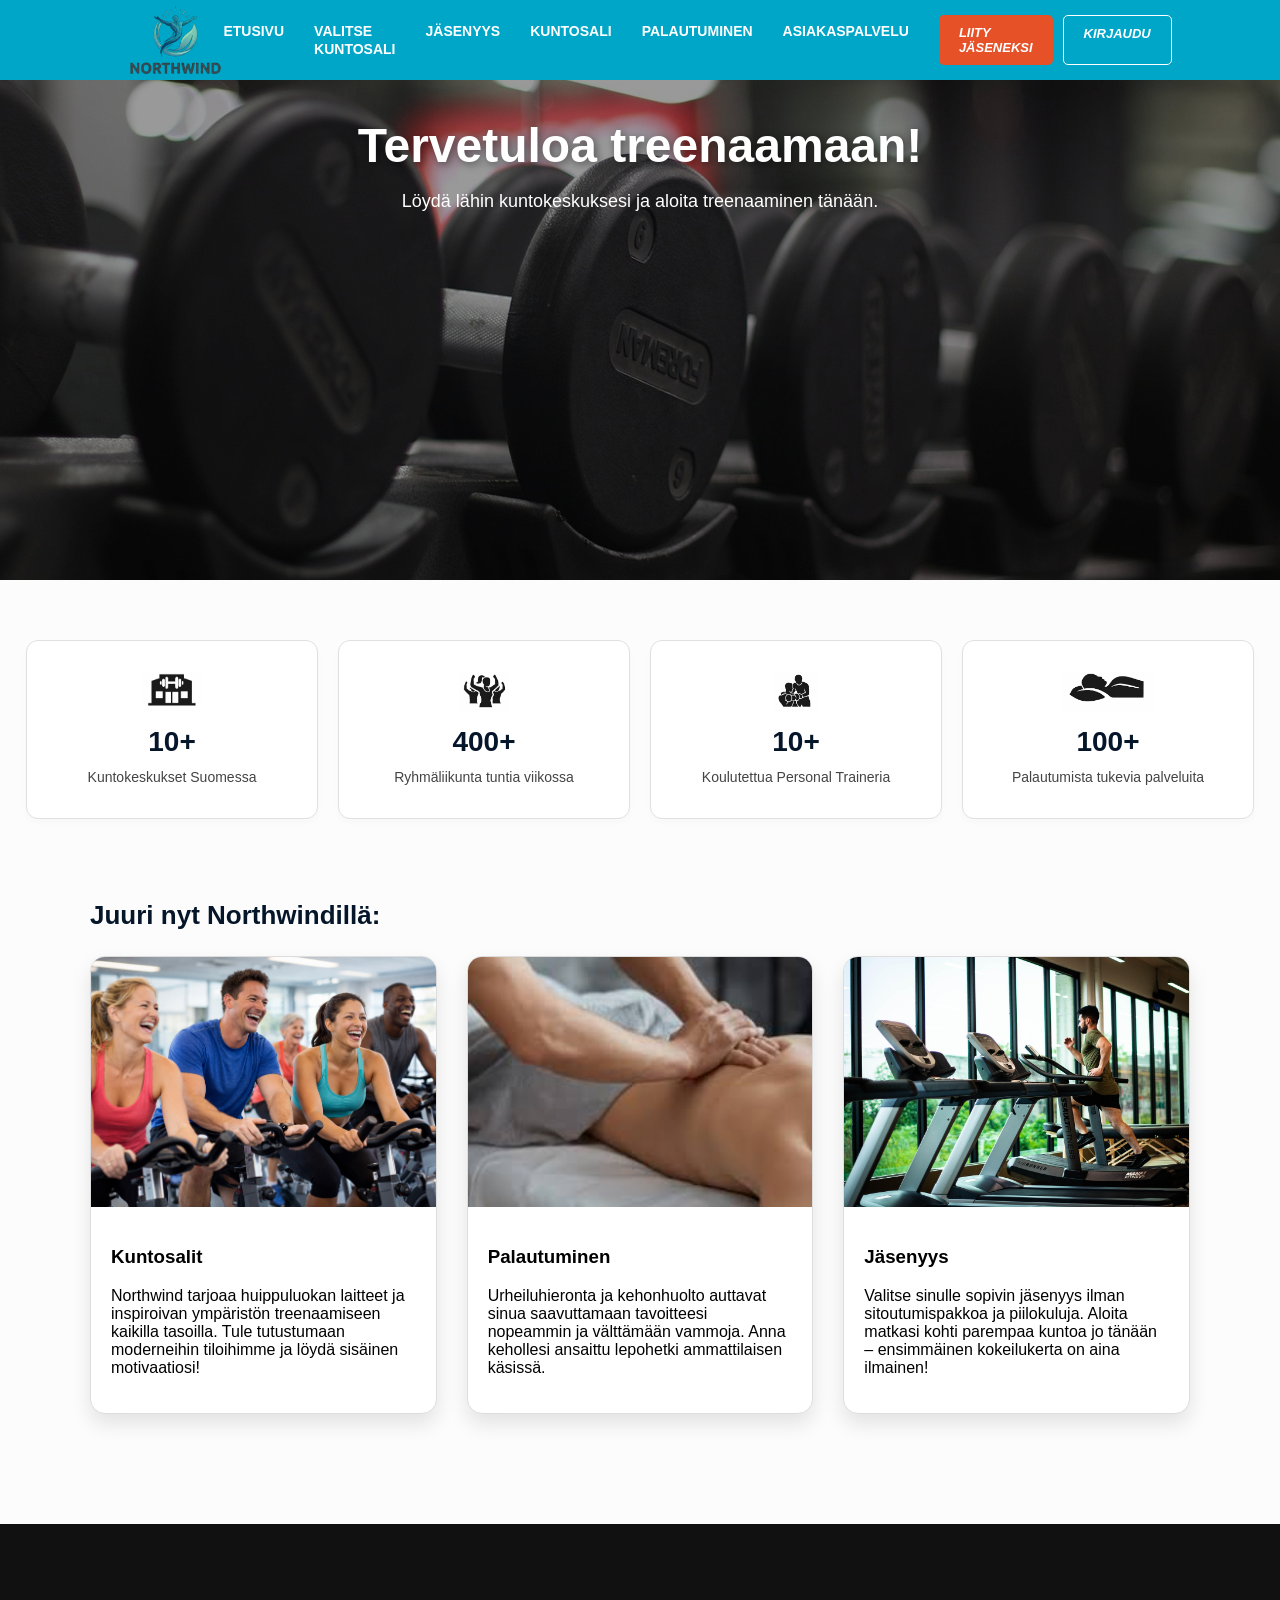
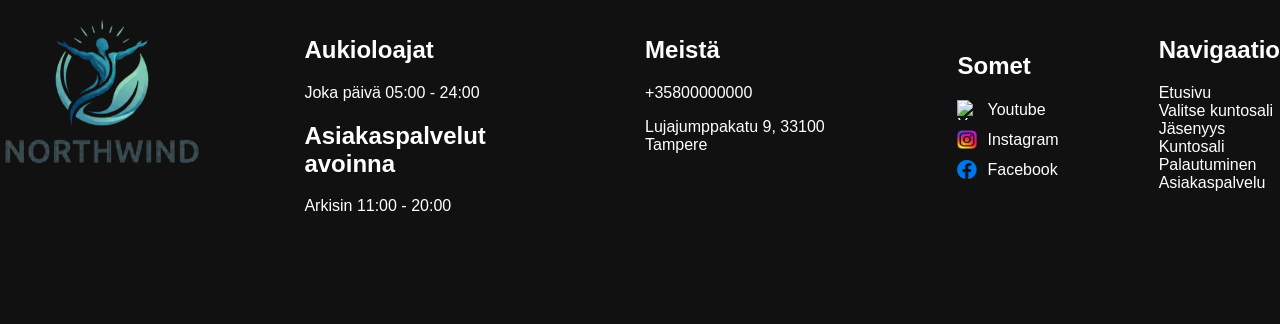
==== index.html @ efef013b "index.html siirto" ====
<!DOCTYPE html>
<html lang="fi">
<head>
    <meta charset="UTF-8">
    <title>Northwind Gym Etusivu</title>
    <link rel="stylesheet" href="variables.css">
    <link rel="stylesheet" href="styles.css">
</head>
<body>
    <header>
        <div class="logo"></div>
        <a href="index.html">
            <img src="../images/logo2.png" alt="Logo" class="logo-img">
        </a>
    </div>

<nav>
    <ul>
        <li><a href="index.html">Etusivu</a></li>
        <li><a href="index.html">Valitse kuntosali</a></li>
        <li><a href="../Jasenyys/Jasenyys.html">Jäsenyys</a></li>
        <li><a href="../Kuntosali/Kuntosali.html">Kuntosali</a></li>
        <li><a href="../Palautuminen/Palautuminen.html">Palautuminen</a></li>
        <li><a href="../Asiakaspalvelu/Asiakaspalvelu.html">Asiakaspalvelu</a></li>
    </ul>
</nav>

    <div class="header-actions">
        <a href="#" class="btn btn-primary">LIITY JÄSENEKSI</a>
        <a href="#" class="btn btn-outline">KIRJAUDU</a>
</div>
    </header> 

    <section class="hero-section"> 
    <img src="../images/puntit.jpg" alt="Käsipainot" class="hero-img">
    <div class="hero-text"> 
        <h1>Tervetuloa treenaamaan!</h1>
        <p>Löydä lähin kuntokeskuksesi ja aloita treenaaminen tänään.</p>
</section>

<section class="palvelukortit">
    <div class="Kuntokeskukset">
        <img src="../images/minikuntokeskus.png" alt="Kuntokeskukset-ikoni" class="kuntosali-img">
        <h2>10+</h2>
        <p>Kuntokeskukset Suomessa</p>
    </div>
    <div class="Ryhmäliikunta">
        <img src="../images/miniryhma.png" alt="Ryhmäliikunta-ikoni" class="kuntosali-img">
        <h2>400+</h2>
        <p>Ryhmäliikunta tuntia viikossa</p>
    </div>
    <div class="Personal-Trainer">
        <img src="../images/minipersonaltrainer.png" alt="Personal Trainer ikoni" class="kuntosali-img">
        <h2>10+</h2>
        <p>Koulutettua Personal Traineria</p>
    </div>
    <div class="Palautuminen">
        <img src="../images/minipalautuminen.png" alt="Palautuminen-ikoni" class="kuntosali-img">
        <h2>100+</h2>
        <p>Palautumista tukevia palveluita</p>
    </div>

</section>

<section class="promo-section">
    <div class="promo-container-wrapper"> 
        <h2 class="section-title">Juuri nyt Northwindillä:</h2>
        <div class="promo-container">

        <div class="promo-card">
            <div class="promo-image">
                <img src="../images/hymy1.png" alt="Kuntosali" class="promo-img">
            </div>
            <div class="promo-content">
                <h3>Kuntosalit</h3>
                <p>Northwind tarjoaa huippuluokan laitteet ja inspiroivan ympäristön treenaamiseen kaikilla tasoilla. Tule tutustumaan moderneihin tiloihimme ja löydä sisäinen motivaatiosi!</p>
            </div>
        </div>

        <div class="promo-card">
            <div class="promo-image">
                <img src="../images/hieronta.jpg" alt="Palautuminen" class="hieronta-img">
            </div>
            <div class="promo-content">
                <h3>Palautuminen</h3>
                <p>Urheiluhieronta ja kehonhuolto auttavat sinua saavuttamaan tavoitteesi nopeammin ja välttämään vammoja. Anna kehollesi ansaittu lepohetki ammattilaisen käsissä.</p>
            </div>
        </div>

        <div class="promo-card">
            <div class="promo-image">
                <img src="../images/juoksumatto.jpg" alt="Jäsenyys" class="promo-img">
            </div>
            <div class="promo-content">
                <h3>Jäsenyys</h3>
                <p>Valitse sinulle sopivin jäsenyys ilman sitoutumispakkoa ja piilokuluja. Aloita matkasi kohti parempaa kuntoa jo tänään – ensimmäinen kokeilukerta on aina ilmainen!</p>
            </div>
        </div>
    </div>
</section>

    <main>
        
    </main>

    <footer>
        <section class="Footer-laatikot">
            <img src="../images/logo2.png" alt="Logo" class="logofooter-img">
            <div class="aukioloajat">
            <h2>Aukioloajat</h2>
            <p>Joka päivä 05:00 - 24:00</p>
            <h2>Asiakaspalvelut avoinna</h2>
            <p>Arkisin 11:00 - 20:00</p>
            </div>
            <div class="Meista">
            <h2>Meistä</h2>
            <p>+35800000000</p>
            <p>Lujajumppakatu 9, 33100 Tampere</p>
            </div>
            <ul class="Somet">
                <h2>Somet</h2>
                <li>
                    <img src="../images/yt.png" alt="Youtube" class="mini-icon">
                    Youtube</li>
                <li>
                    <img src="../images/ig.PNG" alt="Instagram" class="mini-icon">
                    Instagram</li>
                <li>
                    <img src="../images/fb.PNG" alt="Facebook" class="mini-icon">
                    Facebook</li>
            </ul>
<div class="Footer-Navigaatio">
    <h2>Navigaatio</h2>
    <ul>
        <li><a href="index.html">Etusivu</a></li> <li><a href="../ValitseKuntosali/ValitseKuntosali.html">Valitse kuntosali</a></li>
        <li><a href="index.html">Jäsenyys</a></li>
        <li><a href="../Kuntosali/Kuntosali.html">Kuntosali</a></li>
        <li><a href="../Palautuminen/Palautuminen.html">Palautuminen</a></li>
        <li><a href="../Asiakaspalvelu/Asiakaspalvelu.html">Asiakaspalvelu</a></li>
    </ul>
</div>
        </section>
    </footer>

</body>
</html>
---- styles.css ----
:root {
    --brand-cyan: #00a6c7;
    --brand-orange: #e65127;
    --dark-navy: #05162a;
    --light-bg: #fcfcfc;
    --text-gray: #444444;
    --footer-black: #111111;
    --main-font: 'Helvetica', Arial, sans-serif;
}

html, body {
    margin: 0;
    padding: 0;
    font-family: var(--main-font);
    background-color: var(--light-bg);
    overflow-x: hidden; /* Estää vaakasuuntaisen skrollauksen */
}

header {
    height: 80px;
    background-color: var(--brand-cyan);
    display: flex;
    align-items: center;
    padding: 0 40px;
    justify-content: space-between; /* Jakaa tilan tasaisesti logon ja navigaation välillä */
    padding: 0 10%; /* Lisää tilaa reunoille */

    .header-buttons {
        display: flex;
        align-items: center;
        gap: 20px; /* Lisää tilaa painikkeiden väliin */
    }

    .header-actions {
  display: flex;
  gap: 10px;
}

.btn {
  padding: 10px 20px;
  text-decoration: none;
  font-size: 13px;
  font-weight: bold;
  border-radius: 5px;
  transition: 0.3s;
}

.btn-primary {
  background-color: var(--brand-orange); /* Korjattu kommenttimerkki tästä */
  color: white;
  font-style: italic;
  text-transform: uppercase;
}

.btn-outline {
  border: 1px solid white;
  color: white;
  font-style: italic;
  text-transform: uppercase;
}

.btn:hover {
  opacity: 0.8;
}

}

.palvelukortit {
    display: flex;
    justify-content: center;
    gap: 20px;
    padding: 60px 20px;
    background-color: #fcfcfc;
}

.Kuntokeskukset, 
.Ryhmäliikunta, 
.Personal-Trainer, 
.Palautuminen {
    background-color: #ffffff;
    border: 1px solid #e0e0e0;
    border-radius: 12px;
    padding: 30px 20px;
    width: 250px;
    text-align: center;
    box-shadow: 0 4px 6px rgba(0,0,0,0.02);
    transition: transform 0.3s ease;
}

.Kuntokeskukset:hover, 
.Ryhmäliikunta:hover, 
.Personal-Trainer:hover, 
.Palautuminen:hover {
    transform: translateY(-10px);
    cursor: pointer;
}

.kuntosali-img {
    height: 40px;
    width: auto;
    margin: 0 auto 15px;
    display: block;
}

.palvelukortit h2 {
    margin: 10px 0;
    font-size: 28px;
    font-weight: 800;
    color: var(--dark-navy);
}

.palvelukortit p {
    margin: 0;
    color: var(--text-gray);
    font-size: 14px;
    line-height: 1.4;
}


.logo {
    margin-right: 0; /* Puskee navigaation oikealle logosta */
    display: flex;
    align-items: center;
}

.logo-img {
    height: 70px;
    width: auto;
    display: block;
}

nav ul {
    list-style: none;
    display: flex;
    margin: 0;
    padding: 0;
}

nav li {
    margin-right: 30px;
}

nav a {
    text-decoration: none;
    color: white;
    font-weight: bold;
    font-size: 14px;
    text-transform: uppercase;
    transition: color 0.3s;
}

nav a:hover {
    color: #000000;
}


footer {
    display: flex;
    height: 400px;
    background-color: var(--footer-black);
    color: #ffffff;
    display: flex;
    justify-content: center;
    align-items: center;
    margin-top: 50px;
}

.Footer-laatikot {
    display: flex;
    justify-content: center;
    gap: 100px;
}
.logofooter-img {
    height: 150px;       /* Keeps the logo from looking stretched */
    display: block;     /* Makes it easier to move around */
}

.hero-section {
    position: relative;
    width: 100vw;
    height: 500px;
    left: 50%;          /*Siirretään keskelle...*/
    right: 50%;
    margin-left: -50vw; /* ...ja vedetään takaisin vasemmalle puolet näytöstä */
    margin-right: -50vw;
    overflow: hidden;   /* Leikkaa yli menevät osat */
}

.hero-img {
    width: 100%;        /* Nyt 100% tarkoittaa 100% tuosta 100vw laatikosta */
    height: 100%;
    object-fit: cover;  /* Pitää huolen, ettei kuva veny hassusti */
    display: block;
    filter: brightness(60%);
}

.hero-text {
    position: absolute;
    top: 20%;           /* Laitetaan teksti pystysuunnassa keskelle */
    left: 50%;          /* Ja vaakasuunnassa keskelle */
    transform: translate(-50%, -50%); /* Siirtää tismalleen keskipisteeseen */
    text-align: center;
    color: white;       /* Valkoinen teksti erottuu paremmin */
    width: 90%;         /* Jätetään vähän marginaalia sivuille */
}
.hero-text h1 {
    font-size: 3rem;
    margin: 0;
    text-shadow: 2px 2px 8px rgba(0,0,0,0.5); /* Auttaa tekstin näkymistä */
}
.hero-text p {
    font-size: 18px;
    margin-bottom: 30px;
    }

.Somet {
  list-style: none;
  padding: 0;
}

.Somet li {
  display: flex;
  align-items: center;
  margin-bottom: 10px;
  gap: 10px;
}

.mini-icon {
  width: 20px;
  height: 20px;
  object-fit: contain;
}

.Somet a {
  text-decoration: none;
  color: white;
}
.Footer-Navigaatio ul {
    list-style-type: none; 
    padding: 0;
    margin: 0;
}
.Footer-Navigaatio li a {
    text-decoration: none;
    color: white;
}
.Footer-Navigaatio li a:hover {
    color: #000000;
}

.section-title {
    text-align: left;
    font-size: 26px;
    font-weight: 800;
    margin-bottom: 25px;    /* Väli otsikon ja korttien välissä */
    color: #05162a;
}
/* Tämä pakottaa laatikot riviin */
.promo-container {
display: flex !important;
    gap: 30px;
    justify-content: flex-start; /* Kortit alkavat vasemmalta (otsikon alta) */
    padding: 0;                 /* Nollataan padding, jotta ekas kortti on tasan otsikon alla */
    background-color: transparent;
}

/* Tämä tekee itse laatikot */
.promo-card {
    background-color: white !important;
    border: 1px solid #ddd;
    border-radius: 15px;
    width: 350px; /* Kiinteä leveys testaukseen */
    overflow: hidden;
    box-shadow: 0 10px 20px rgba(0,0,0,0.1); /* Näkyvä varjo */
    display: flex;
    flex-direction: column;
}

/* Kuvatiedostojen säätö */
.promo-image {
    width: 100%;
    height: 250px;
    background-color: #eee; /* Näkyy harmaana jos kuva puuttuu */
}

.promo-image img {
    width: 100%;
    height: 100%;
    object-fit: cover;
}

.promo-content {
    padding: 20px;
}
.promo-container-wrapper {
    max-width: 1100px; /* Säädä tämä samaksi kuin korttien yhteisleveys */
    margin: 0 auto;    /* Keskittää koko paketin sivulla */
    padding: 0 20px;   /* Estää tekstiä osumasta näytön reunaan mobiilissa */
}


.hieronta-img {
    object-position: bottom; /* Keskitytään kuvan yläosaan, joka on hierontaan liittyvää */
}

.promo-section {
    background-color: #fcfcfc;
    padding: 20px 0 60px 0;
    margin-top: -20px;
}
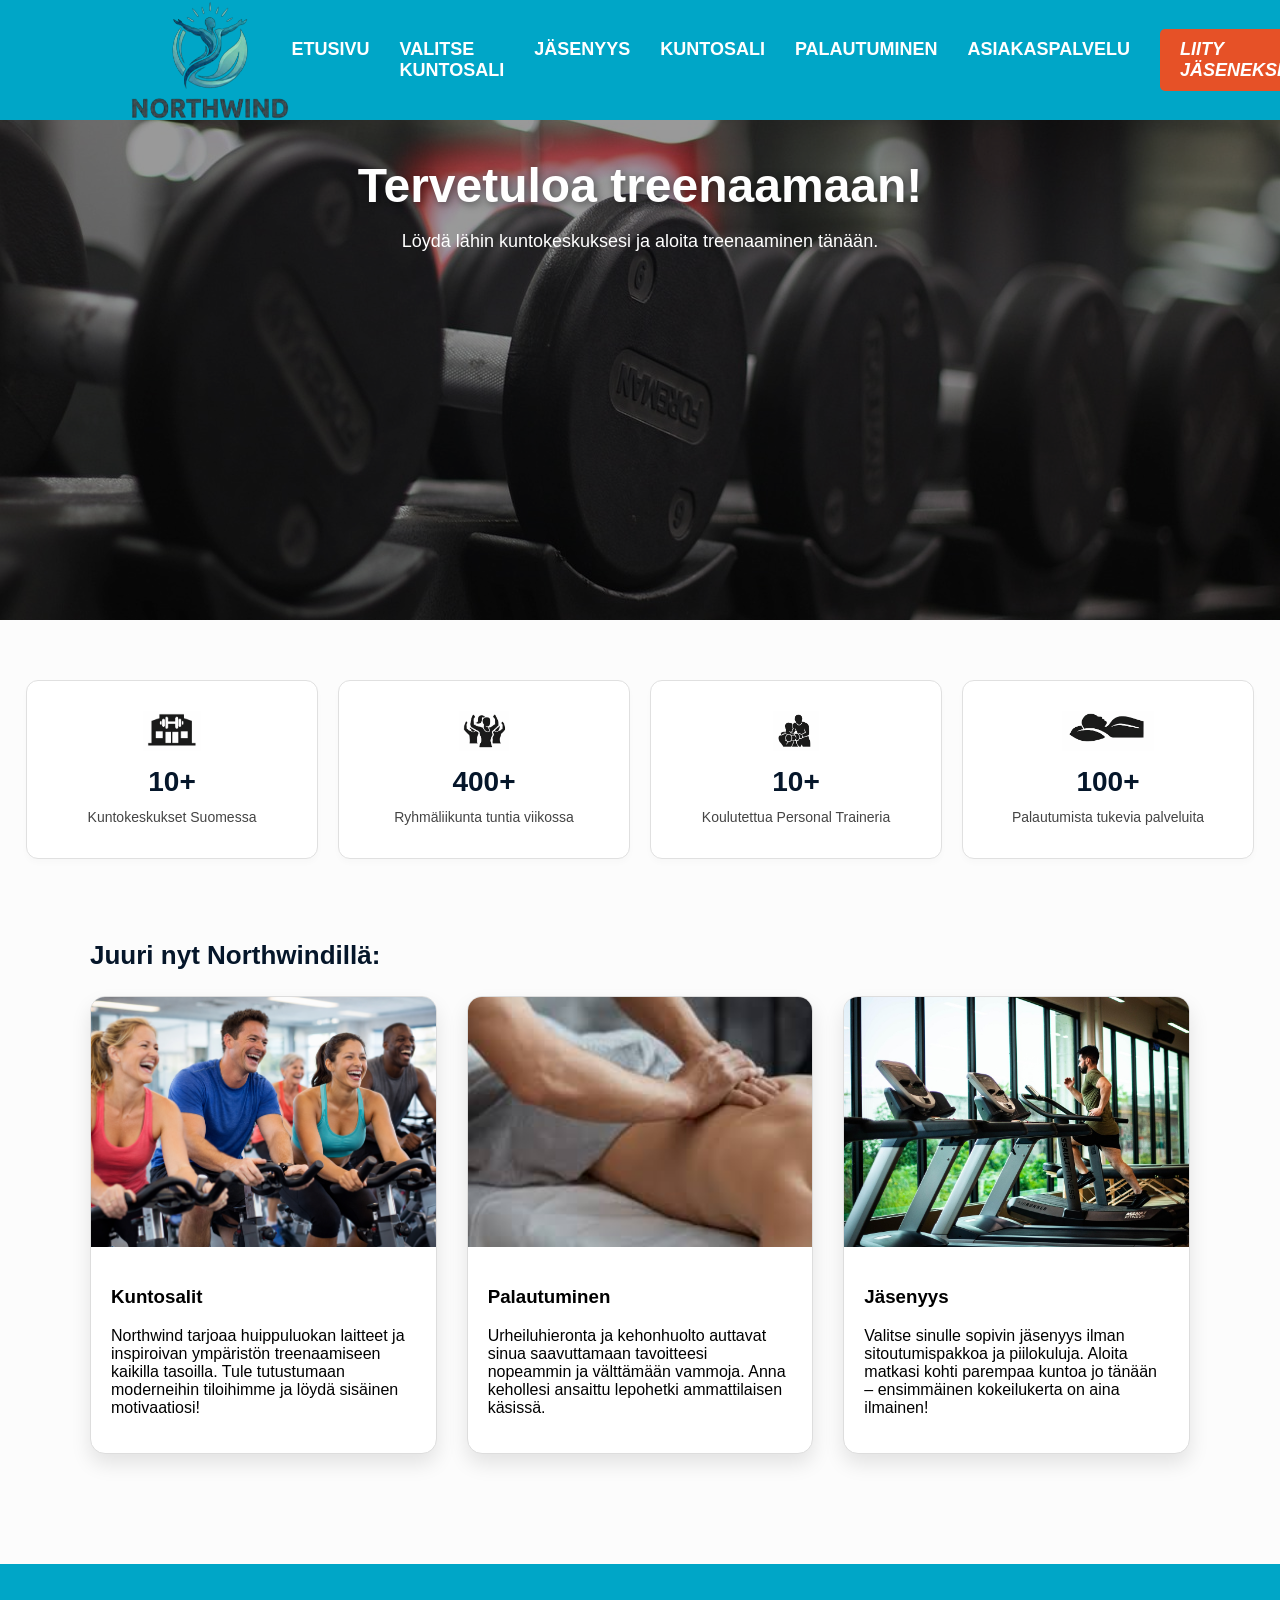
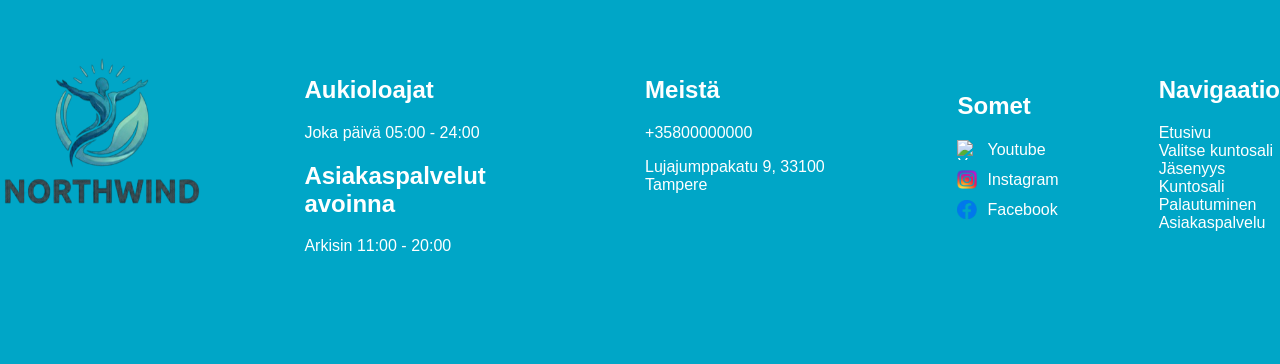
==== commit 2736db13: "mobiiliresponsiivisuus muutoksia etusivu" ====
--- a/index.html
+++ b/index.html
@@ -5,6 +5,7 @@
     <title>Northwind Gym Etusivu</title>
     <link rel="stylesheet" href="variables.css">
     <link rel="stylesheet" href="styles.css">
+    <meta name="viewport" content="width=device-width, initial-scale=1.0">
 </head>
 <body>
     <header>
--- a/styles.css
+++ b/styles.css
@@ -17,7 +17,7 @@
 }
 
 header {
-    height: 80px;
+    height: 120px;
     background-color: var(--brand-cyan);
     display: flex;
     align-items: center;
@@ -39,7 +39,7 @@
 .btn {
   padding: 10px 20px;
   text-decoration: none;
-  font-size: 13px;
+  font-size: 18px;
   font-weight: bold;
   border-radius: 5px;
   transition: 0.3s;
@@ -124,7 +124,7 @@
 }
 
 .logo-img {
-    height: 70px;
+    height: 120px;
     width: auto;
     display: block;
 }
@@ -144,7 +144,7 @@
     text-decoration: none;
     color: white;
     font-weight: bold;
-    font-size: 14px;
+    font-size: 18px;
     text-transform: uppercase;
     transition: color 0.3s;
 }
@@ -157,7 +157,7 @@
 footer {
     display: flex;
     height: 400px;
-    background-color: var(--footer-black);
+    background-color: #00a6c7;
     color: #ffffff;
     display: flex;
     justify-content: center;
@@ -307,4 +307,70 @@
     background-color: #fcfcfc;
     padding: 20px 0 60px 0;
     margin-top: -20px;
+}
+@media (max-width: 768px) {
+    
+    header {
+        height: auto;
+        flex-direction: column;
+        padding: 20px;
+        gap: 15px;
+    }
+    footer {
+        height: auto;
+        min-height: 300px;
+        flex-direction: column;
+        padding: 60px 20px;
+        width: 100%;
+    }
+
+    .Footer-laatikot {
+        flex-direction: column;
+        gap: 40px; 
+        align-items: center;
+        text-align: center; 
+        font-size: 13px;
+        width: 100%;
+        .logofooter-img {
+        margin: 0 auto 20px;
+    }
+}
+
+    .Somet li, .Footer-Navigaatio {
+        text-align: center;
+        justify-content: center;
+    }
+
+    nav ul {
+        flex-direction: column;
+        align-items: center;
+        gap: 10px;
+    }
+
+    .hero-text h1, p {
+        font-size: 1.8rem;
+    }
+
+    /* 4. Palvelukortit pinoon */
+    .palvelukortit { 
+        flex-direction: column;
+        align-items: center;
+    }
+
+    /* 4. Promo kortit pinoon */
+    .promo-container {
+        flex-direction: column;
+        align-items: center;
+    }
+
+    .promo-card {
+        width: 100%;
+        max-width: 350px;
+    }
+
+    .sidebyside_promo, 
+    .sidebyside_promo.reverse {
+        flex-direction: column;
+        margin: 20px 10px;
+    }
 }
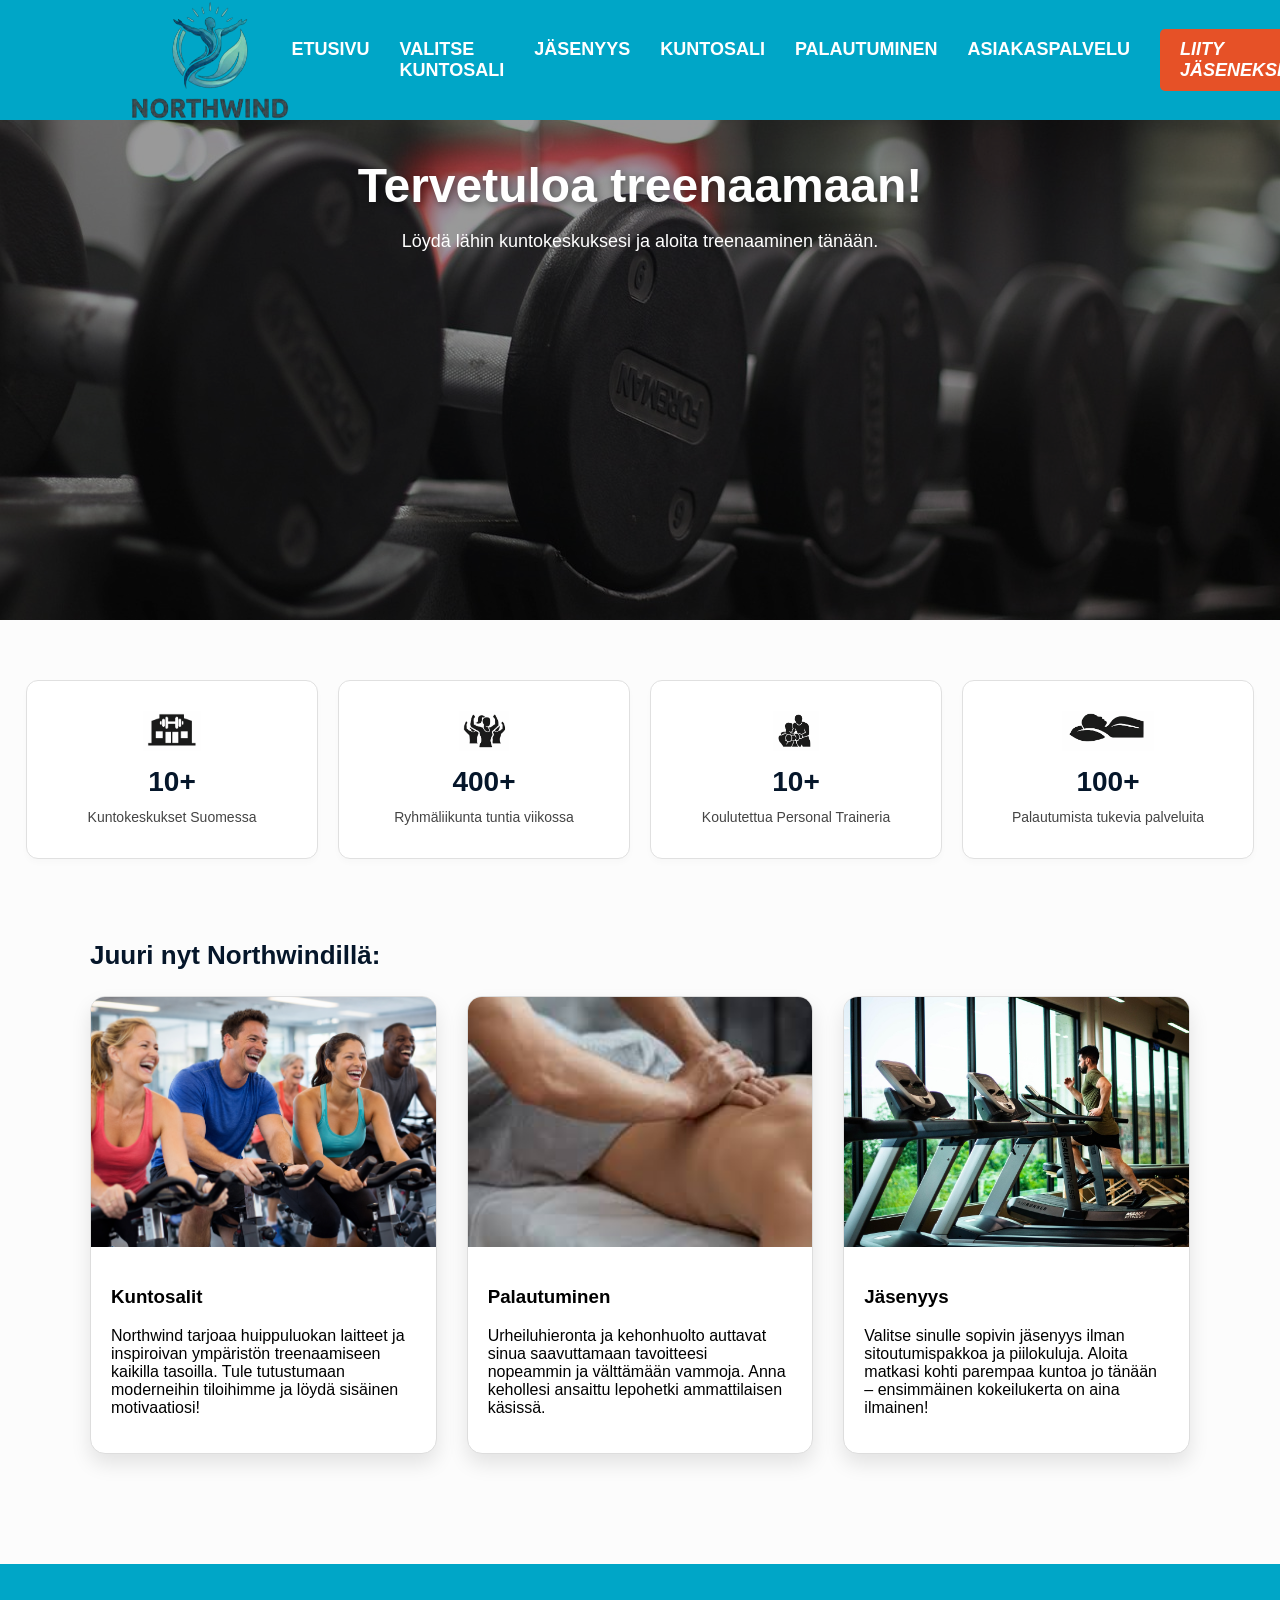
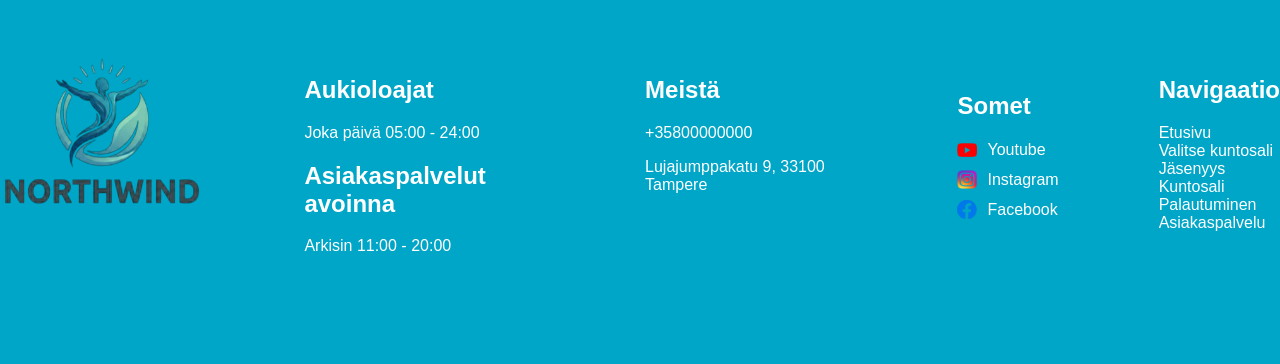
==== commit 7f257135: "Yt some" ====
--- a/index.html
+++ b/index.html
@@ -13,7 +13,7 @@
         <a href="index.html">
             <img src="../images/logo2.png" alt="Logo" class="logo-img">
         </a>
-    </div>
+        </div>
 
 <nav>
     <ul>
@@ -121,7 +121,7 @@
             <ul class="Somet">
                 <h2>Somet</h2>
                 <li>
-                    <img src="../images/yt.png" alt="Youtube" class="mini-icon">
+                    <img src="../images/yt.PNG" alt="Youtube" class="mini-icon">
                     Youtube</li>
                 <li>
                     <img src="../images/ig.PNG" alt="Instagram" class="mini-icon">
--- a/styles.css
+++ b/styles.css
@@ -308,7 +308,7 @@
     padding: 20px 0 60px 0;
     margin-top: -20px;
 }
-@media (max-width: 768px) {
+@media (max-width: 1024px) {
     
     header {
         height: auto;
@@ -339,6 +339,7 @@
     .Somet li, .Footer-Navigaatio {
         text-align: center;
         justify-content: center;
+        font-size: 18px;
     }
 
     nav ul {
@@ -351,13 +352,11 @@
         font-size: 1.8rem;
     }
 
-    /* 4. Palvelukortit pinoon */
     .palvelukortit { 
         flex-direction: column;
         align-items: center;
     }
 
-    /* 4. Promo kortit pinoon */
     .promo-container {
         flex-direction: column;
         align-items: center;
